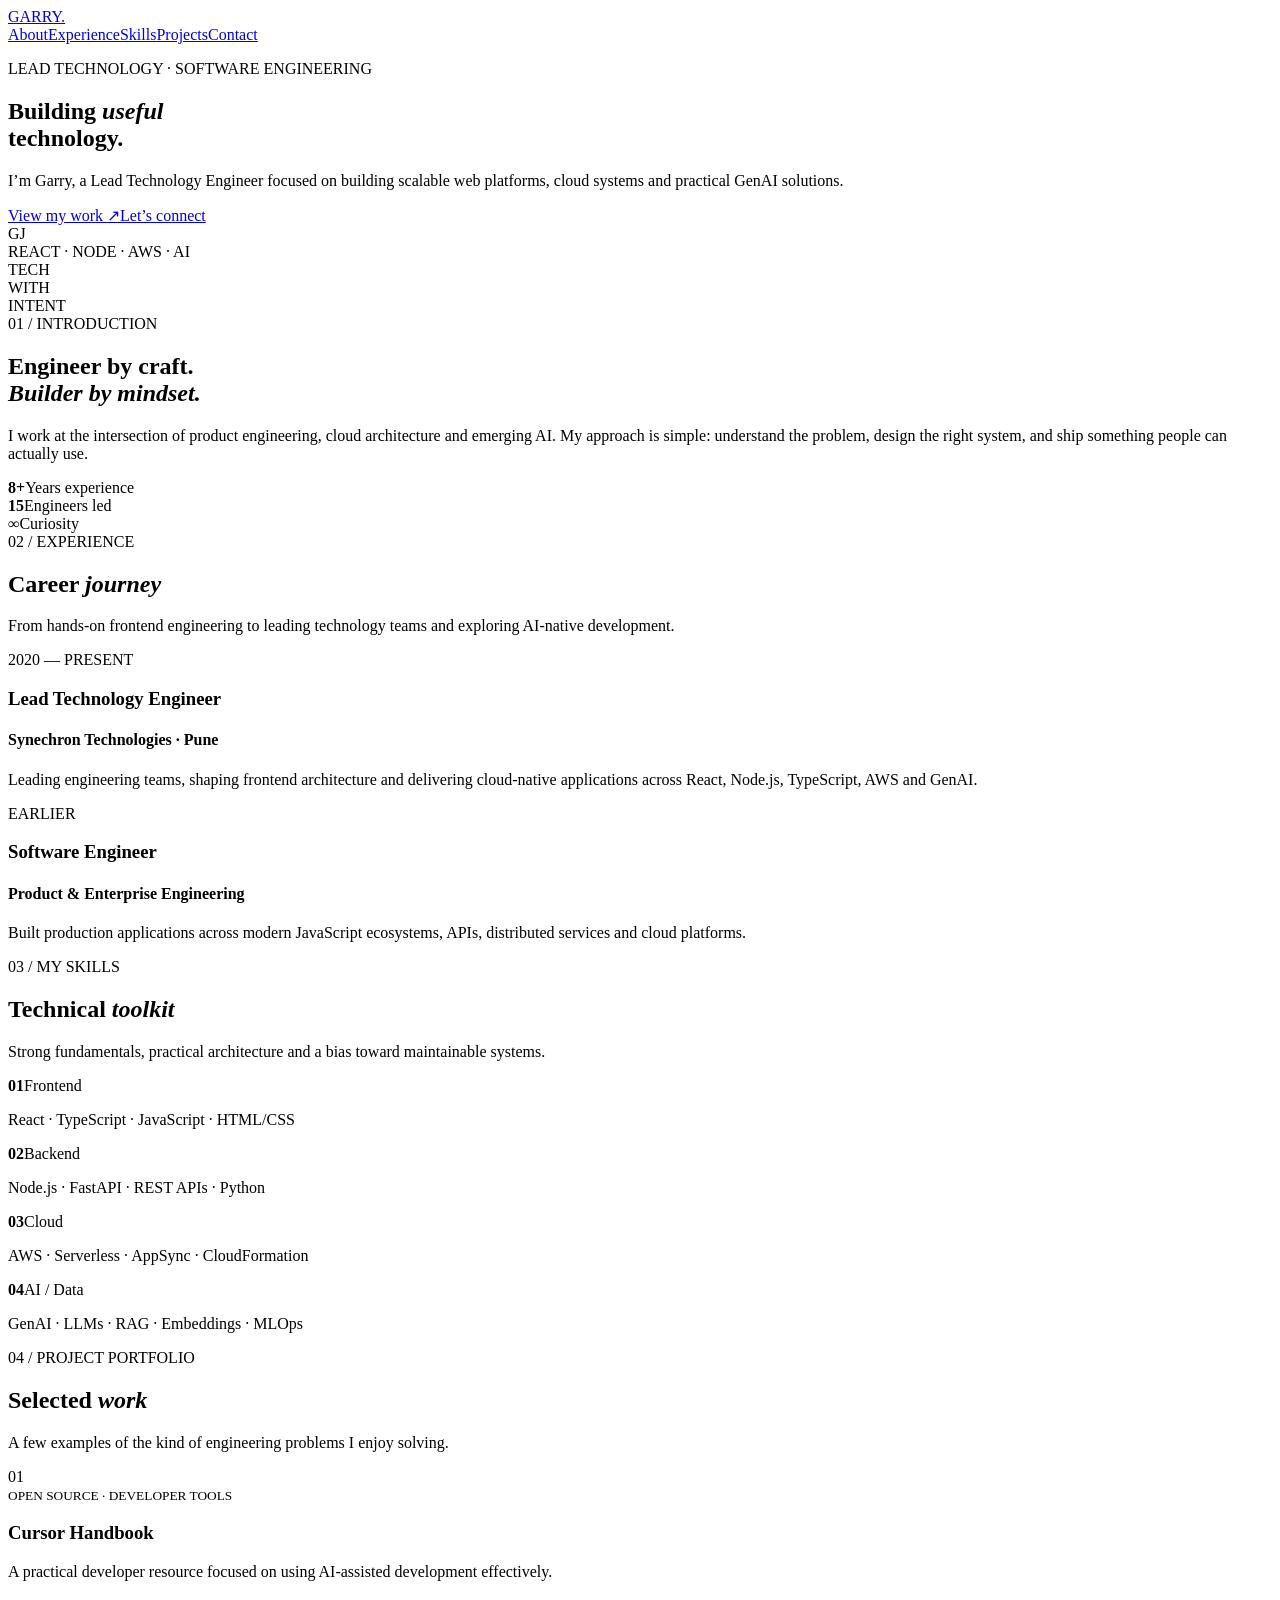
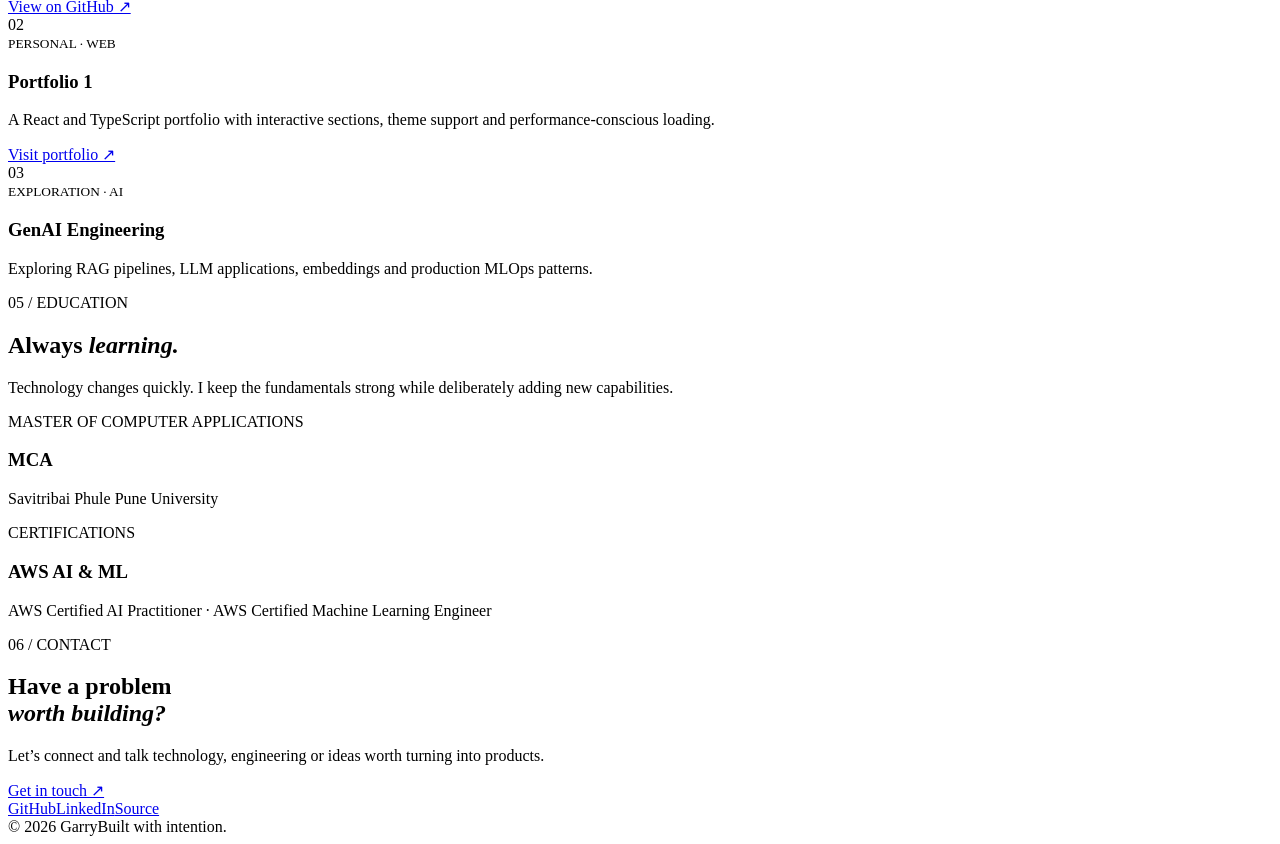
==== index.html @ 35cab72c "Build Portfolio 2 page" ====
<!doctype html>
<html lang="en">
<head>
  <meta charset="UTF-8" />
  <meta name="viewport" content="width=device-width, initial-scale=1.0" />
  <meta name="description" content="Garry Girijashankar Jambhale, Lead Technology Engineer portfolio." />
  <title>Garry | Technology Engineer</title>
  <link rel="preconnect" href="https://fonts.googleapis.com">
  <link rel="preconnect" href="https://fonts.gstatic.com" crossorigin>
  <link href="https://fonts.googleapis.com/css2?family=DM+Sans:wght@400;500;600;700&family=Playfair+Display:ital,wght@0,500;0,600;1,500&display=swap" rel="stylesheet">
  <link rel="stylesheet" href="styles.css" />
</head>
<body>
  <header class="nav"><a class="brand" href="#top">GARRY<span>.</span></a><nav><a href="#about">About</a><a href="#experience">Experience</a><a href="#skills">Skills</a><a href="#projects">Projects</a><a href="#contact">Contact</a></nav></header>
  <main id="top">
    <section class="hero page-grid">
      <div class="hero-copy"><p class="eyebrow">LEAD TECHNOLOGY · SOFTWARE ENGINEERING</p><h1>Building <em>useful</em><br>technology.</h1><p class="lead">I’m Garry, a Lead Technology Engineer focused on building scalable web platforms, cloud systems and practical GenAI solutions.</p><div class="actions"><a class="button dark" href="#projects">View my work ↗</a><a class="text-link" href="#contact">Let’s connect</a></div></div>
      <div class="hero-art"><div class="portrait-card"><div class="initials">GJ</div><span>REACT · NODE · AWS · AI</span></div><div class="stamp">TECH<br>WITH<br>INTENT</div></div>
    </section>

    <section class="intro section" id="about"><div class="section-label">01 / INTRODUCTION</div><div class="intro-content"><h2>Engineer by craft.<br><em>Builder by mindset.</em></h2><p>I work at the intersection of product engineering, cloud architecture and emerging AI. My approach is simple: understand the problem, design the right system, and ship something people can actually use.</p><div class="facts"><div><strong>8+</strong><span>Years experience</span></div><div><strong>15</strong><span>Engineers led</span></div><div><strong>∞</strong><span>Curiosity</span></div></div></div></section>

    <section class="experience section" id="experience"><div class="section-label">02 / EXPERIENCE</div><div class="section-head"><h2>Career <em>journey</em></h2><p>From hands-on frontend engineering to leading technology teams and exploring AI-native development.</p></div><div class="timeline"><article><span>2020 — PRESENT</span><h3>Lead Technology Engineer</h3><h4>Synechron Technologies · Pune</h4><p>Leading engineering teams, shaping frontend architecture and delivering cloud-native applications across React, Node.js, TypeScript, AWS and GenAI.</p></article><article><span>EARLIER</span><h3>Software Engineer</h3><h4>Product & Enterprise Engineering</h4><p>Built production applications across modern JavaScript ecosystems, APIs, distributed services and cloud platforms.</p></article></div></section>

    <section class="skills section" id="skills"><div class="section-label">03 / MY SKILLS</div><div class="skills-grid"><div><h2>Technical <em>toolkit</em></h2><p>Strong fundamentals, practical architecture and a bias toward maintainable systems.</p></div><div class="skill-list"><div><b>01</b><span>Frontend</span><p>React · TypeScript · JavaScript · HTML/CSS</p></div><div><b>02</b><span>Backend</span><p>Node.js · FastAPI · REST APIs · Python</p></div><div><b>03</b><span>Cloud</span><p>AWS · Serverless · AppSync · CloudFormation</p></div><div><b>04</b><span>AI / Data</span><p>GenAI · LLMs · RAG · Embeddings · MLOps</p></div></div></div></section>

    <section class="projects section" id="projects"><div class="section-label">04 / PROJECT PORTFOLIO</div><div class="section-head"><h2>Selected <em>work</em></h2><p>A few examples of the kind of engineering problems I enjoy solving.</p></div><div class="project-grid"><article class="project featured"><span>01</span><div><small>OPEN SOURCE · DEVELOPER TOOLS</small><h3>Cursor Handbook</h3><p>A practical developer resource focused on using AI-assisted development effectively.</p><a href="https://github.com/girijashankarj/cursor-handbook" target="_blank" rel="noreferrer">View on GitHub ↗</a></div></article><article class="project"><span>02</span><div><small>PERSONAL · WEB</small><h3>Portfolio 1</h3><p>A React and TypeScript portfolio with interactive sections, theme support and performance-conscious loading.</p><a href="https://girijashankarj.github.io/portfolio/" target="_blank" rel="noreferrer">Visit portfolio ↗</a></div></article><article class="project"><span>03</span><div><small>EXPLORATION · AI</small><h3>GenAI Engineering</h3><p>Exploring RAG pipelines, LLM applications, embeddings and production MLOps patterns.</p></div></article></div></section>

    <section class="education section"><div class="section-label">05 / EDUCATION</div><div class="education-grid"><div><h2>Always <em>learning.</em></h2><p>Technology changes quickly. I keep the fundamentals strong while deliberately adding new capabilities.</p></div><div class="education-card"><span>MASTER OF COMPUTER APPLICATIONS</span><h3>MCA</h3><p>Savitribai Phule Pune University</p></div><div class="education-card"><span>CERTIFICATIONS</span><h3>AWS AI & ML</h3><p>AWS Certified AI Practitioner · AWS Certified Machine Learning Engineer</p></div></div></section>

    <section class="contact section" id="contact"><div class="contact-inner"><p class="eyebrow">06 / CONTACT</p><h2>Have a problem<br><em>worth building?</em></h2><p>Let’s connect and talk technology, engineering or ideas worth turning into products.</p><a class="button light" href="mailto:girijashankarj@gmail.com">Get in touch ↗</a><div class="contact-links"><a href="https://github.com/girijashankarj" target="_blank" rel="noreferrer">GitHub</a><a href="https://www.linkedin.com/in/girijashankarj/" target="_blank" rel="noreferrer">LinkedIn</a><a href="https://github.com/girijashankarj/portfolio_2" target="_blank" rel="noreferrer">Source</a></div></div></section>
  </main>
  <footer><span>© 2026 Garry</span><span>Built with intention.</span></footer>
  <script src="script.js"></script>
</body>
</html>
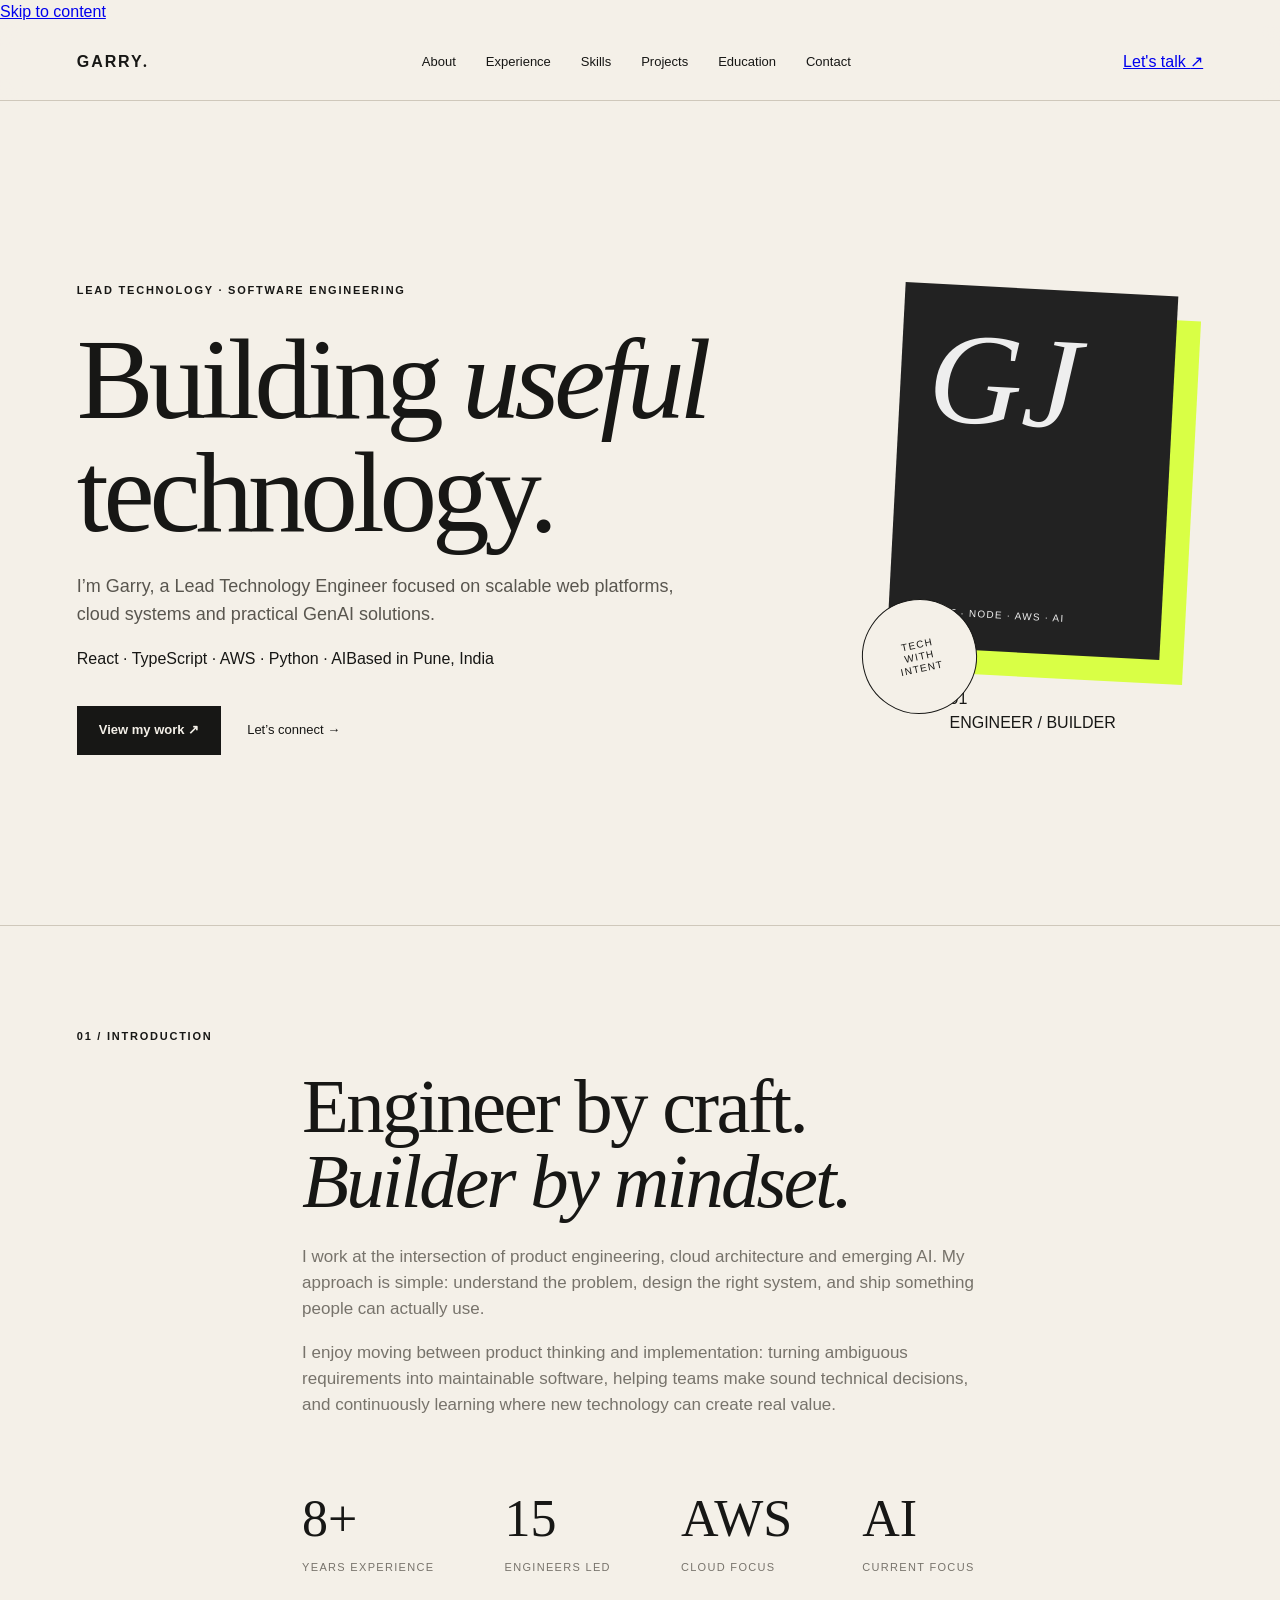
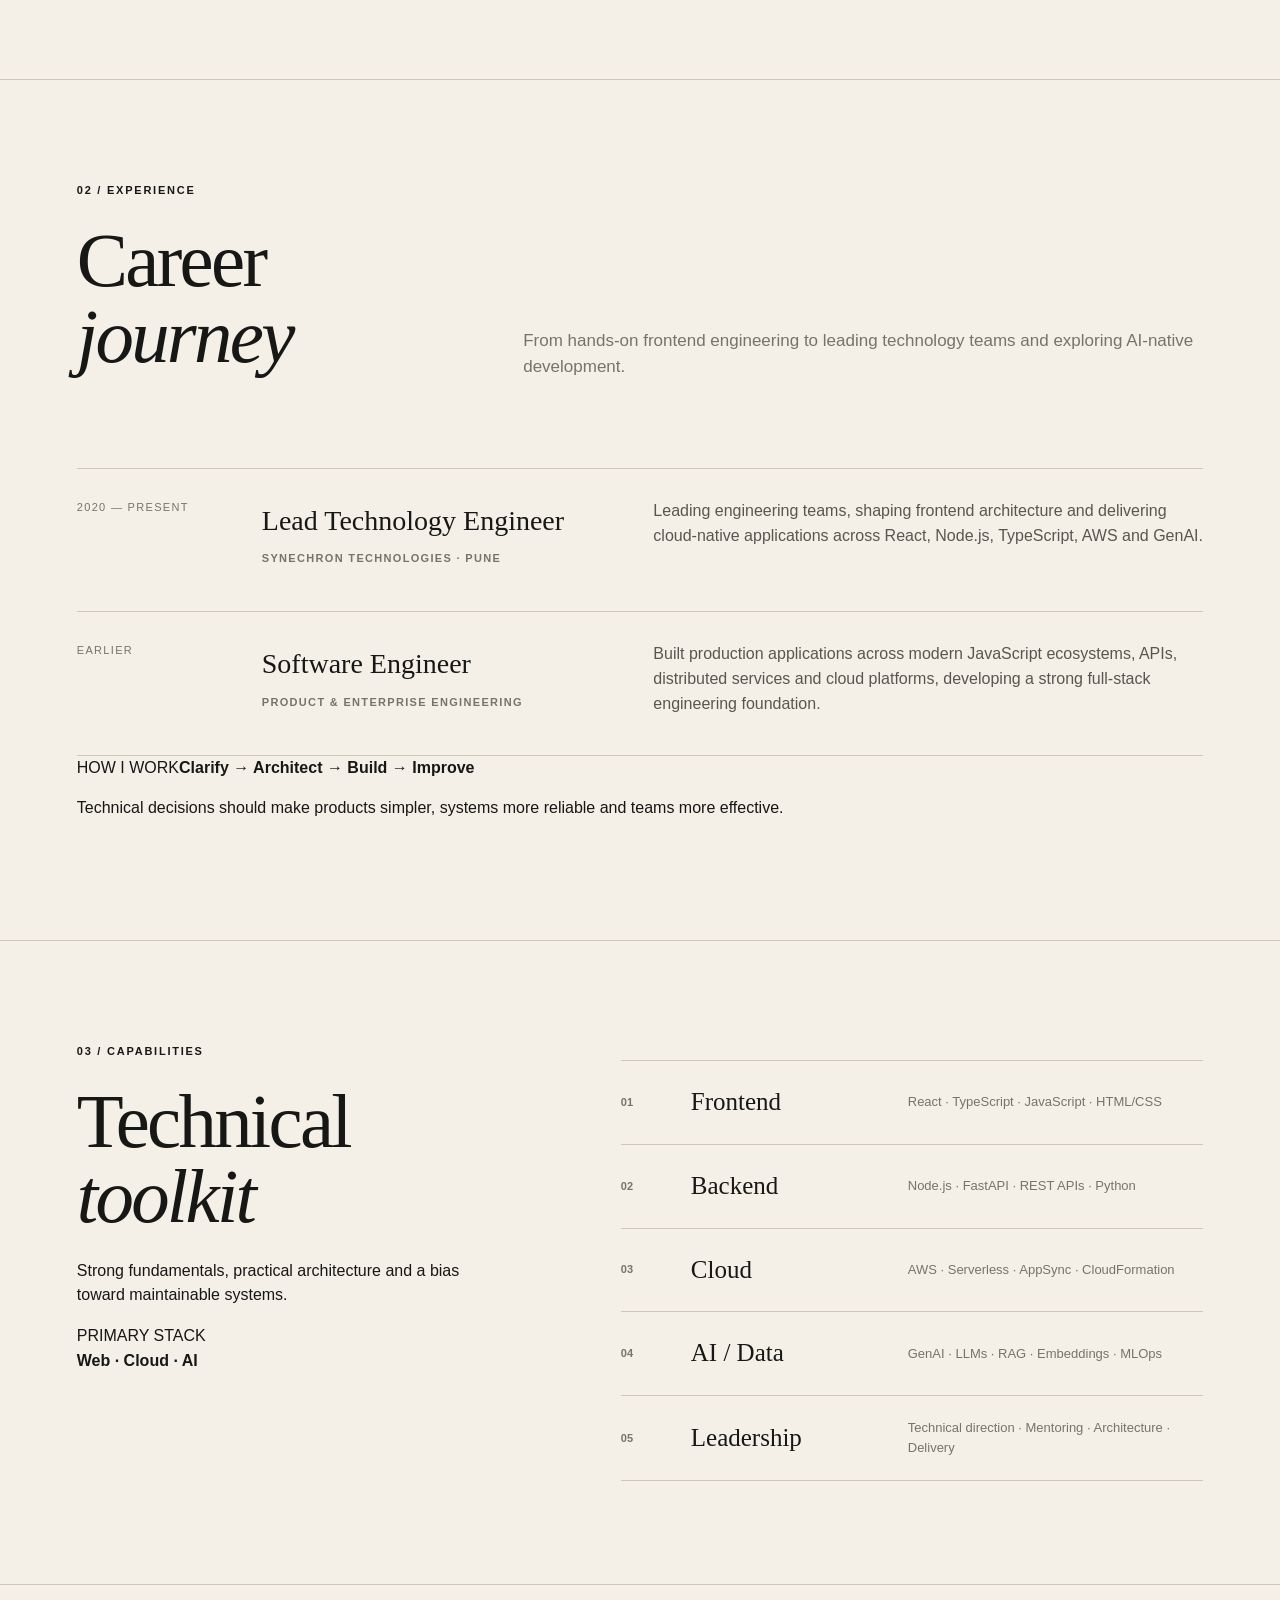
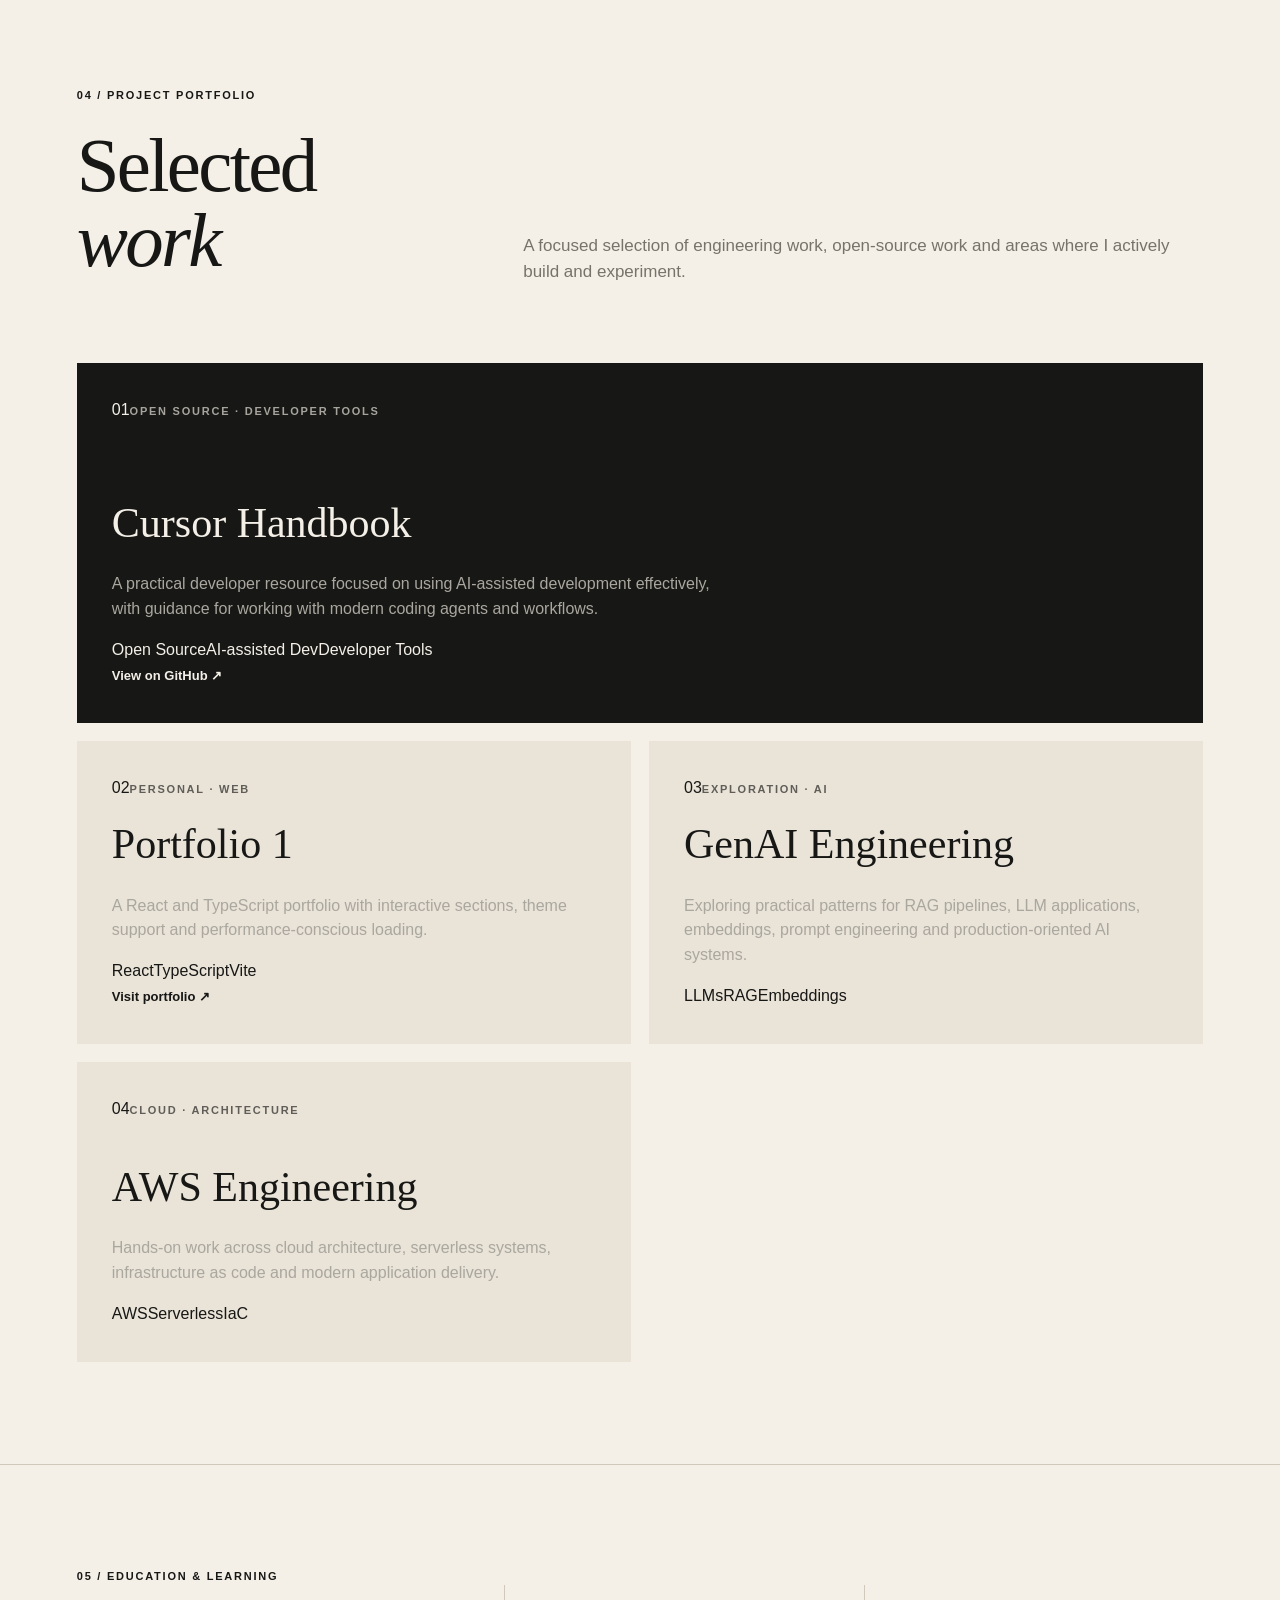
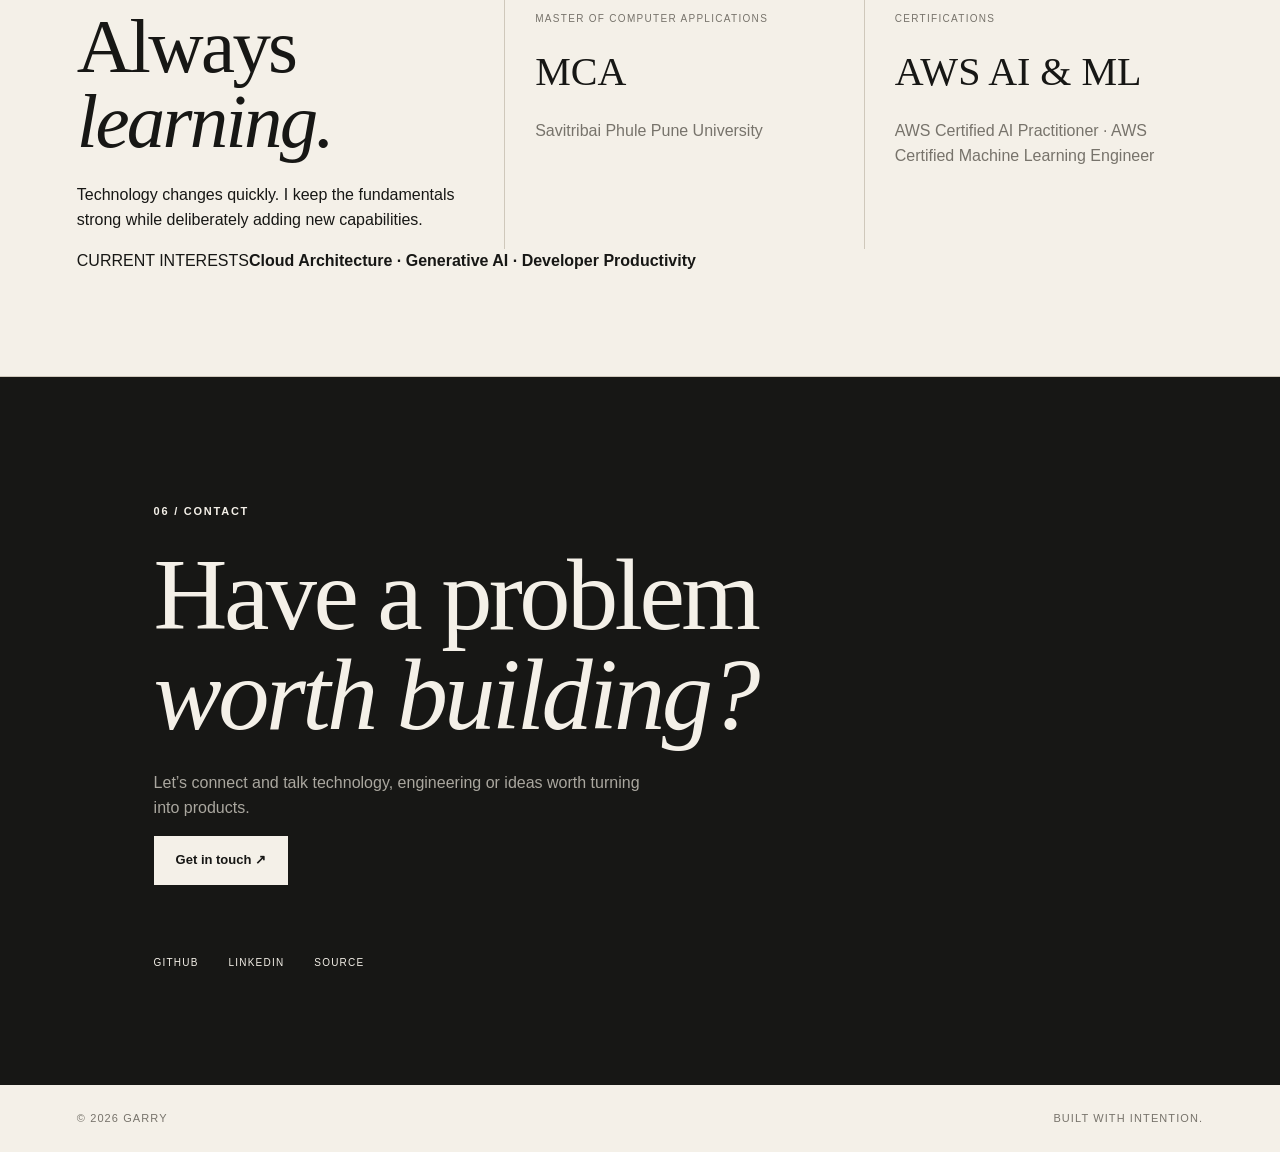
==== commit 8b743bb5: "Expand portfolio content and UX" ====
--- a/index.html
+++ b/index.html
@@ -4,33 +4,104 @@
   <meta charset="UTF-8" />
   <meta name="viewport" content="width=device-width, initial-scale=1.0" />
   <meta name="description" content="Garry Girijashankar Jambhale, Lead Technology Engineer portfolio." />
-  <title>Garry | Technology Engineer</title>
+  <title>Garry | Lead Technology Engineer</title>
   <link rel="preconnect" href="https://fonts.googleapis.com">
   <link rel="preconnect" href="https://fonts.gstatic.com" crossorigin>
   <link href="https://fonts.googleapis.com/css2?family=DM+Sans:wght@400;500;600;700&family=Playfair+Display:ital,wght@0,500;0,600;1,500&display=swap" rel="stylesheet">
   <link rel="stylesheet" href="styles.css" />
 </head>
 <body>
-  <header class="nav"><a class="brand" href="#top">GARRY<span>.</span></a><nav><a href="#about">About</a><a href="#experience">Experience</a><a href="#skills">Skills</a><a href="#projects">Projects</a><a href="#contact">Contact</a></nav></header>
+  <a class="skip-link" href="#about">Skip to content</a>
+  <div class="scroll-progress" aria-hidden="true"><span></span></div>
+  <header class="nav">
+    <a class="brand" href="#top" aria-label="Garry home">GARRY<span>.</span></a>
+    <nav aria-label="Primary navigation">
+      <a href="#about">About</a><a href="#experience">Experience</a><a href="#skills">Skills</a><a href="#projects">Projects</a><a href="#education">Education</a><a href="#contact">Contact</a>
+    </nav>
+    <a class="nav-cta" href="#contact">Let's talk <span>↗</span></a>
+  </header>
+
   <main id="top">
-    <section class="hero page-grid">
-      <div class="hero-copy"><p class="eyebrow">LEAD TECHNOLOGY · SOFTWARE ENGINEERING</p><h1>Building <em>useful</em><br>technology.</h1><p class="lead">I’m Garry, a Lead Technology Engineer focused on building scalable web platforms, cloud systems and practical GenAI solutions.</p><div class="actions"><a class="button dark" href="#projects">View my work ↗</a><a class="text-link" href="#contact">Let’s connect</a></div></div>
-      <div class="hero-art"><div class="portrait-card"><div class="initials">GJ</div><span>REACT · NODE · AWS · AI</span></div><div class="stamp">TECH<br>WITH<br>INTENT</div></div>
+    <section class="hero page-grid" aria-labelledby="hero-title">
+      <div class="hero-copy">
+        <p class="eyebrow">LEAD TECHNOLOGY · SOFTWARE ENGINEERING</p>
+        <h1 id="hero-title">Building <em>useful</em><br>technology.</h1>
+        <p class="lead">I’m Garry, a Lead Technology Engineer focused on scalable web platforms, cloud systems and practical GenAI solutions.</p>
+        <div class="hero-meta"><span>React · TypeScript · AWS · Python · AI</span><span>Based in Pune, India</span></div>
+        <div class="actions"><a class="button dark" href="#projects">View my work <span>↗</span></a><a class="text-link" href="#contact">Let’s connect <span>→</span></a></div>
+      </div>
+      <div class="hero-art" aria-hidden="true">
+        <div class="portrait-card"><div class="initials">GJ</div><span>REACT · NODE · AWS · AI</span></div>
+        <div class="stamp">TECH<br>WITH<br>INTENT</div>
+        <div class="hero-index">01<br><span>ENGINEER / BUILDER</span></div>
+      </div>
     </section>
 
-    <section class="intro section" id="about"><div class="section-label">01 / INTRODUCTION</div><div class="intro-content"><h2>Engineer by craft.<br><em>Builder by mindset.</em></h2><p>I work at the intersection of product engineering, cloud architecture and emerging AI. My approach is simple: understand the problem, design the right system, and ship something people can actually use.</p><div class="facts"><div><strong>8+</strong><span>Years experience</span></div><div><strong>15</strong><span>Engineers led</span></div><div><strong>∞</strong><span>Curiosity</span></div></div></div></section>
+    <section class="intro section" id="about" aria-labelledby="about-title">
+      <div class="section-label">01 / INTRODUCTION</div>
+      <div class="intro-content">
+        <h2 id="about-title">Engineer by craft.<br><em>Builder by mindset.</em></h2>
+        <p>I work at the intersection of product engineering, cloud architecture and emerging AI. My approach is simple: understand the problem, design the right system, and ship something people can actually use.</p>
+        <p class="secondary-copy">I enjoy moving between product thinking and implementation: turning ambiguous requirements into maintainable software, helping teams make sound technical decisions, and continuously learning where new technology can create real value.</p>
+        <div class="facts">
+          <div><strong>8+</strong><span>Years experience</span></div>
+          <div><strong>15</strong><span>Engineers led</span></div>
+          <div><strong>AWS</strong><span>Cloud focus</span></div>
+          <div><strong>AI</strong><span>Current focus</span></div>
+        </div>
+      </div>
+    </section>
 
-    <section class="experience section" id="experience"><div class="section-label">02 / EXPERIENCE</div><div class="section-head"><h2>Career <em>journey</em></h2><p>From hands-on frontend engineering to leading technology teams and exploring AI-native development.</p></div><div class="timeline"><article><span>2020 — PRESENT</span><h3>Lead Technology Engineer</h3><h4>Synechron Technologies · Pune</h4><p>Leading engineering teams, shaping frontend architecture and delivering cloud-native applications across React, Node.js, TypeScript, AWS and GenAI.</p></article><article><span>EARLIER</span><h3>Software Engineer</h3><h4>Product & Enterprise Engineering</h4><p>Built production applications across modern JavaScript ecosystems, APIs, distributed services and cloud platforms.</p></article></div></section>
+    <section class="experience section" id="experience" aria-labelledby="experience-title">
+      <div class="section-label">02 / EXPERIENCE</div>
+      <div class="section-head"><h2 id="experience-title">Career <em>journey</em></h2><p>From hands-on frontend engineering to leading technology teams and exploring AI-native development.</p></div>
+      <div class="timeline">
+        <article><span>2020 — PRESENT</span><div><h3>Lead Technology Engineer</h3><h4>Synechron Technologies · Pune</h4></div><p>Leading engineering teams, shaping frontend architecture and delivering cloud-native applications across React, Node.js, TypeScript, AWS and GenAI.</p></article>
+        <article><span>EARLIER</span><div><h3>Software Engineer</h3><h4>Product &amp; Enterprise Engineering</h4></div><p>Built production applications across modern JavaScript ecosystems, APIs, distributed services and cloud platforms, developing a strong full-stack engineering foundation.</p></article>
+      </div>
+      <div class="impact-strip"><span>HOW I WORK</span><strong>Clarify → Architect → Build → Improve</strong><p>Technical decisions should make products simpler, systems more reliable and teams more effective.</p></div>
+    </section>
 
-    <section class="skills section" id="skills"><div class="section-label">03 / MY SKILLS</div><div class="skills-grid"><div><h2>Technical <em>toolkit</em></h2><p>Strong fundamentals, practical architecture and a bias toward maintainable systems.</p></div><div class="skill-list"><div><b>01</b><span>Frontend</span><p>React · TypeScript · JavaScript · HTML/CSS</p></div><div><b>02</b><span>Backend</span><p>Node.js · FastAPI · REST APIs · Python</p></div><div><b>03</b><span>Cloud</span><p>AWS · Serverless · AppSync · CloudFormation</p></div><div><b>04</b><span>AI / Data</span><p>GenAI · LLMs · RAG · Embeddings · MLOps</p></div></div></div></section>
+    <section class="skills section" id="skills" aria-labelledby="skills-title">
+      <div class="section-label">03 / CAPABILITIES</div>
+      <div class="skills-grid">
+        <div><h2 id="skills-title">Technical <em>toolkit</em></h2><p>Strong fundamentals, practical architecture and a bias toward maintainable systems.</p><div class="capability-note">PRIMARY STACK<br><strong>Web · Cloud · AI</strong></div></div>
+        <div class="skill-list">
+          <div><b>01</b><span>Frontend</span><p>React · TypeScript · JavaScript · HTML/CSS</p></div>
+          <div><b>02</b><span>Backend</span><p>Node.js · FastAPI · REST APIs · Python</p></div>
+          <div><b>03</b><span>Cloud</span><p>AWS · Serverless · AppSync · CloudFormation</p></div>
+          <div><b>04</b><span>AI / Data</span><p>GenAI · LLMs · RAG · Embeddings · MLOps</p></div>
+          <div><b>05</b><span>Leadership</span><p>Technical direction · Mentoring · Architecture · Delivery</p></div>
+        </div>
+      </div>
+    </section>
 
-    <section class="projects section" id="projects"><div class="section-label">04 / PROJECT PORTFOLIO</div><div class="section-head"><h2>Selected <em>work</em></h2><p>A few examples of the kind of engineering problems I enjoy solving.</p></div><div class="project-grid"><article class="project featured"><span>01</span><div><small>OPEN SOURCE · DEVELOPER TOOLS</small><h3>Cursor Handbook</h3><p>A practical developer resource focused on using AI-assisted development effectively.</p><a href="https://github.com/girijashankarj/cursor-handbook" target="_blank" rel="noreferrer">View on GitHub ↗</a></div></article><article class="project"><span>02</span><div><small>PERSONAL · WEB</small><h3>Portfolio 1</h3><p>A React and TypeScript portfolio with interactive sections, theme support and performance-conscious loading.</p><a href="https://girijashankarj.github.io/portfolio/" target="_blank" rel="noreferrer">Visit portfolio ↗</a></div></article><article class="project"><span>03</span><div><small>EXPLORATION · AI</small><h3>GenAI Engineering</h3><p>Exploring RAG pipelines, LLM applications, embeddings and production MLOps patterns.</p></div></article></div></section>
+    <section class="projects section" id="projects" aria-labelledby="projects-title">
+      <div class="section-label">04 / PROJECT PORTFOLIO</div>
+      <div class="section-head"><h2 id="projects-title">Selected <em>work</em></h2><p>A focused selection of engineering work, open-source work and areas where I actively build and experiment.</p></div>
+      <div class="project-grid">
+        <article class="project featured"><div class="project-top"><span>01</span><small>OPEN SOURCE · DEVELOPER TOOLS</small></div><div><h3>Cursor Handbook</h3><p>A practical developer resource focused on using AI-assisted development effectively, with guidance for working with modern coding agents and workflows.</p><div class="tags"><span>Open Source</span><span>AI-assisted Dev</span><span>Developer Tools</span></div><a href="https://github.com/girijashankarj/cursor-handbook" target="_blank" rel="noreferrer">View on GitHub ↗</a></div></article>
+        <article class="project"><div class="project-top"><span>02</span><small>PERSONAL · WEB</small></div><div><h3>Portfolio 1</h3><p>A React and TypeScript portfolio with interactive sections, theme support and performance-conscious loading.</p><div class="tags"><span>React</span><span>TypeScript</span><span>Vite</span></div><a href="https://girijashankarj.github.io/portfolio/" target="_blank" rel="noreferrer">Visit portfolio ↗</a></div></article>
+        <article class="project"><div class="project-top"><span>03</span><small>EXPLORATION · AI</small></div><div><h3>GenAI Engineering</h3><p>Exploring practical patterns for RAG pipelines, LLM applications, embeddings, prompt engineering and production-oriented AI systems.</p><div class="tags"><span>LLMs</span><span>RAG</span><span>Embeddings</span></div></div></article>
+        <article class="project project-light"><div class="project-top"><span>04</span><small>CLOUD · ARCHITECTURE</small></div><div><h3>AWS Engineering</h3><p>Hands-on work across cloud architecture, serverless systems, infrastructure as code and modern application delivery.</p><div class="tags"><span>AWS</span><span>Serverless</span><span>IaC</span></div></div></article>
+      </div>
+    </section>
 
-    <section class="education section"><div class="section-label">05 / EDUCATION</div><div class="education-grid"><div><h2>Always <em>learning.</em></h2><p>Technology changes quickly. I keep the fundamentals strong while deliberately adding new capabilities.</p></div><div class="education-card"><span>MASTER OF COMPUTER APPLICATIONS</span><h3>MCA</h3><p>Savitribai Phule Pune University</p></div><div class="education-card"><span>CERTIFICATIONS</span><h3>AWS AI & ML</h3><p>AWS Certified AI Practitioner · AWS Certified Machine Learning Engineer</p></div></div></section>
+    <section class="education section" id="education" aria-labelledby="education-title">
+      <div class="section-label">05 / EDUCATION &amp; LEARNING</div>
+      <div class="education-grid">
+        <div><h2 id="education-title">Always <em>learning.</em></h2><p>Technology changes quickly. I keep the fundamentals strong while deliberately adding new capabilities.</p></div>
+        <div class="education-card"><span>MASTER OF COMPUTER APPLICATIONS</span><h3>MCA</h3><p>Savitribai Phule Pune University</p></div>
+        <div class="education-card"><span>CERTIFICATIONS</span><h3>AWS AI &amp; ML</h3><p>AWS Certified AI Practitioner · AWS Certified Machine Learning Engineer</p></div>
+      </div>
+      <div class="learning-line"><span>CURRENT INTERESTS</span><strong>Cloud Architecture · Generative AI · Developer Productivity</strong></div>
+    </section>
 
-    <section class="contact section" id="contact"><div class="contact-inner"><p class="eyebrow">06 / CONTACT</p><h2>Have a problem<br><em>worth building?</em></h2><p>Let’s connect and talk technology, engineering or ideas worth turning into products.</p><a class="button light" href="mailto:girijashankarj@gmail.com">Get in touch ↗</a><div class="contact-links"><a href="https://github.com/girijashankarj" target="_blank" rel="noreferrer">GitHub</a><a href="https://www.linkedin.com/in/girijashankarj/" target="_blank" rel="noreferrer">LinkedIn</a><a href="https://github.com/girijashankarj/portfolio_2" target="_blank" rel="noreferrer">Source</a></div></div></section>
+    <section class="contact section" id="contact" aria-labelledby="contact-title">
+      <div class="contact-inner"><p class="eyebrow">06 / CONTACT</p><h2 id="contact-title">Have a problem<br><em>worth building?</em></h2><p>Let’s connect and talk technology, engineering or ideas worth turning into products.</p><a class="button light" href="mailto:girijashankarj@gmail.com">Get in touch <span>↗</span></a><div class="contact-links"><a href="https://github.com/girijashankarj" target="_blank" rel="noreferrer">GitHub</a><a href="https://www.linkedin.com/in/girijashankarj/" target="_blank" rel="noreferrer">LinkedIn</a><a href="https://github.com/girijashankarj/portfolio_2" target="_blank" rel="noreferrer">Source</a></div></div>
+    </section>
   </main>
   <footer><span>© 2026 Garry</span><span>Built with intention.</span></footer>
   <script src="script.js"></script>
 </body>
-</html>
+</html>
--- a/styles.css
+++ b/styles.css
@@ -0,0 +1 @@
+*{box-sizing:border-box}html{scroll-behavior:smooth}body{margin:0;background:#f4f0e8;color:#171715;font-family:'DM Sans',sans-serif;line-height:1.55}.nav{height:76px;display:flex;align-items:center;justify-content:space-between;padding:0 6vw;border-bottom:1px solid #cfc8bb;position:sticky;top:0;background:rgba(244,240,232,.94);backdrop-filter:blur(12px);z-index:20}.brand{font-weight:700;letter-spacing:.12em;color:inherit;text-decoration:none}.brand span{font-family:'Playfair Display';font-style:italic}.nav nav{display:flex;gap:30px}.nav nav a,.text-link,.project a,.contact-links a{color:inherit;text-decoration:none;font-size:13px}.hero{min-height:calc(100vh - 76px);max-width:1280px;margin:auto;padding:8vw 6vw;display:grid;grid-template-columns:1.35fr .65fr;gap:6vw;align-items:center}.eyebrow,.section-label,small{font-size:11px;letter-spacing:.16em;font-weight:700}.hero h1,h2{font-family:'Playfair Display',serif;font-weight:500;line-height:.98;margin:24px 0}.hero h1{font-size:clamp(64px,9vw,130px);letter-spacing:-.045em}.hero em,h2 em{font-style:italic}.lead{max-width:610px;color:#59564f;font-size:18px}.actions{display:flex;gap:26px;align-items:center;margin-top:35px}.button{display:inline-block;padding:14px 22px;text-decoration:none;font-size:13px;font-weight:700}.dark{background:#171715;color:#f4f0e8}.light{background:#f4f0e8;color:#171715}.hero-art{position:relative;min-height:480px;display:grid;place-items:center}.portrait-card{width:min(320px,80%);aspect-ratio:3/4;background:#222;display:flex;flex-direction:column;justify-content:space-between;padding:28px;color:#eee;transform:rotate(3deg);box-shadow:24px 24px 0 #d9ff45}.initials{font-family:'Playfair Display';font-size:130px;line-height:1;font-style:italic}.portrait-card span{font-size:10px;letter-spacing:.13em}.stamp{position:absolute;bottom:8%;left:0;border:1px solid #171715;border-radius:50%;width:115px;height:115px;display:grid;place-items:center;text-align:center;font-size:10px;letter-spacing:.12em;line-height:1.2;transform:rotate(-12deg);background:#f4f0e8}.section{border-top:1px solid #cfc8bb;padding:8vw 6vw;max-width:1280px;margin:auto}.section h2{font-size:clamp(48px,6vw,88px);letter-spacing:-.035em}.intro-content{max-width:900px;margin-left:20%}.intro-content>p,.section-head p{max-width:680px;color:#77736b;font-size:17px}.facts{display:flex;gap:70px;margin-top:60px}.facts div{display:flex;flex-direction:column}.facts strong{font-family:'Playfair Display';font-size:52px;font-weight:500}.facts span{font-size:11px;text-transform:uppercase;letter-spacing:.12em;color:#77736b}.section-head{display:flex;justify-content:space-between;align-items:end;gap:50px}.timeline{margin-top:70px}.timeline article{border-top:1px solid #cfc8bb;padding:30px 0 36px;display:grid;grid-template-columns:160px 1fr 1.5fr;gap:25px}.timeline article:last-child{border-bottom:1px solid #cfc8bb}.timeline span,.timeline h4{font-size:11px;letter-spacing:.12em;color:#77736b;text-transform:uppercase}.timeline h3{font-family:'Playfair Display';font-size:28px;font-weight:500;margin:0}.timeline h4{margin:8px 0}.timeline p{margin:0;color:#59564f}.skills-grid{display:grid;grid-template-columns:1fr 1.4fr;gap:10vw}.skill-list{border-top:1px solid #cfc8bb}.skill-list>div{display:grid;grid-template-columns:50px 1fr 1.5fr;gap:20px;padding:22px 0;border-bottom:1px solid #cfc8bb;align-items:center}.skill-list b{font-size:11px;color:#77736b}.skill-list span{font-family:'Playfair Display';font-size:25px}.skill-list p{margin:0;color:#77736b;font-size:13px}.project-grid{display:grid;grid-template-columns:1fr 1fr;gap:18px;margin-top:60px}.project{padding:35px;background:#e9e3d8;min-height:300px;display:flex;flex-direction:column;justify-content:space-between}.project.featured{grid-column:span 2;background:#171715;color:#f4f0e8;min-height:360px}.project>span{font-family:'Playfair Display';font-size:34px;font-style:italic}.project small{opacity:.65}.project h3{font-family:'Playfair Display';font-size:42px;font-weight:500;margin:12px 0}.project p{max-width:600px;color:#aaa79f}.project a{font-weight:700}.education-grid{display:grid;grid-template-columns:1.2fr 1fr 1fr;gap:20px}.education-card{border-left:1px solid #cfc8bb;padding:20px 30px}.education-card span{font-size:10px;letter-spacing:.13em;color:#77736b}.education-card h3{font-family:'Playfair Display';font-size:40px;font-weight:500;margin:12px 0}.education-card p{color:#77736b}.contact{max-width:none;background:#171715;color:#f4f0e8;padding:9vw 12vw}.contact-inner{max-width:1100px}.contact h2{font-size:clamp(58px,8vw,110px);margin:25px 0}.contact p:not(.eyebrow){max-width:500px;color:#aaa79f}.contact-links{display:flex;gap:30px;margin-top:70px}.contact-links a{text-transform:uppercase;letter-spacing:.12em;font-size:10px}footer{padding:25px 6vw;display:flex;justify-content:space-between;font-size:11px;color:#77736b;text-transform:uppercase;letter-spacing:.1em}@media(max-width:800px){.nav{padding:0 5vw}.nav nav{display:none}.hero{grid-template-columns:1fr;padding-top:15vw}.hero-art{min-height:350px}.intro-content{margin-left:0}.section-head,.skills-grid,.education-grid{display:block}.section-head p{margin-top:25px}.facts{gap:25px;justify-content:space-between}.timeline article{grid-template-columns:1fr}.timeline h3{margin-top:4px}.skill-list{margin-top:50px}.skill-list>div{grid-template-columns:35px 1fr}.skill-list p{grid-column:2}.project-grid{grid-template-columns:1fr}.project.featured{grid-column:auto}.education-card{border-left:0;border-top:1px solid #cfc8bb;margin-top:30px}.section{padding:18vw 5vw}.contact{padding:18vw 8vw}footer{padding:25px 5vw}}
